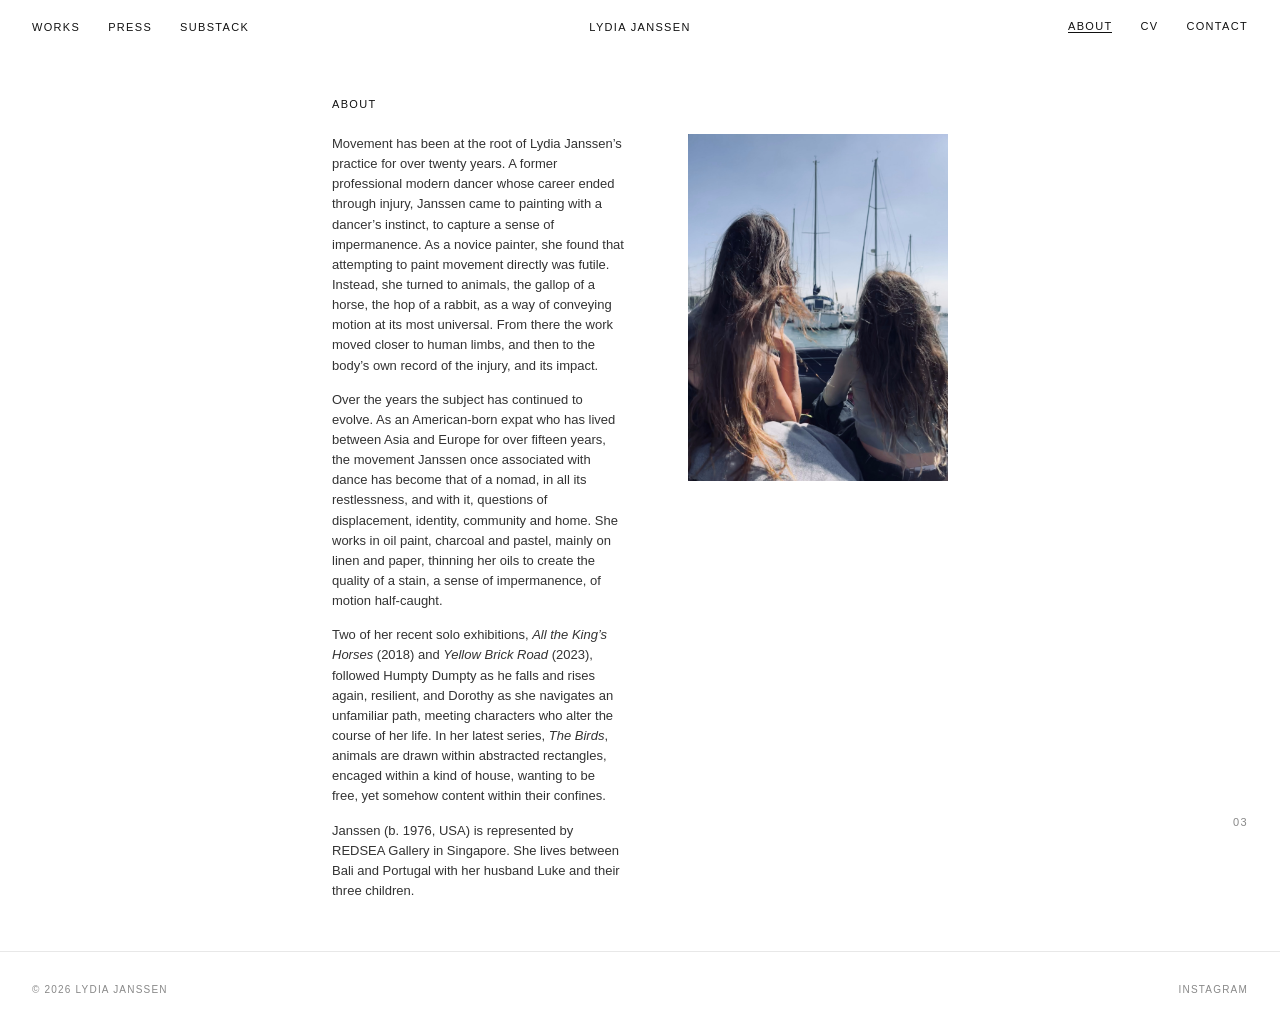
==== about.html @ 379f9d35 "Initial release — lydiajanssen.com Static artist website with Ken Burns slideshow, works gallery, ab" ====
<!DOCTYPE html>
<html lang="en">
<head>
  <meta charset="UTF-8">
  <meta name="viewport" content="width=device-width, initial-scale=1.0">
  <title>About — Lydia Janssen</title>
  <link rel="stylesheet" href="style.css">
  <meta name="description" content="About Lydia Janssen — American painter, former professional dancer, living between Bali and Portugal. Represented by REDSEA Gallery, Singapore.">

  <!-- Open Graph -->
  <meta property="og:type" content="website">
  <meta property="og:url" content="https://lydiajanssen.com/about.html">
  <meta property="og:title" content="About — Lydia Janssen">
  <meta property="og:description" content="About Lydia Janssen — American painter, former professional dancer, living between Bali and Portugal. Represented by REDSEA Gallery, Singapore.">
  <meta property="og:image" content="https://lydiajanssen.com/images/artist-photo/Lydia%20Hat%20Studio%20Pic.jpg">

  <!-- Twitter Card -->
  <meta name="twitter:card" content="summary_large_image">
  <meta name="twitter:title" content="About — Lydia Janssen">
  <meta name="twitter:description" content="About Lydia Janssen — American painter, former professional dancer, living between Bali and Portugal. Represented by REDSEA Gallery, Singapore.">
  <meta name="twitter:image" content="https://lydiajanssen.com/images/artist-photo/Lydia%20Hat%20Studio%20Pic.jpg">

  <!-- Canonical -->
  <link rel="canonical" href="https://lydiajanssen.com/about.html">

  <!-- Favicon -->
  <link rel="icon" type="image/svg+xml" href="/favicon.svg">
  <link rel="icon" type="image/png" href="/favicon.png">
</head>
<body>

<header>
  <nav class="left">
    <a href="works.html">Works</a>
    <a href="press.html">Press</a>
    <a href="https://vilicusveritatis633506.substack.com" target="_blank">Substack</a>
  </nav>
  <a href="index.html" class="site-name">Lydia Janssen</a>
  <nav class="right">
    <a href="about.html" class="active">About</a>
    <a href="cv.html">CV</a>
    <a href="contact.html">Contact</a>
  </nav>
</header>

<main>
  <div class="page-content" style="padding-top: 36px; padding-bottom: 50px;">
    <h1 style="margin-bottom: 24px;">About</h1>

    <div class="about-layout">
      <div class="about-bio">
        <p>Movement has been at the root of Lydia Janssen&#8217;s practice for over twenty years. A former professional modern dancer whose career ended through injury, Janssen came to painting with a dancer&#8217;s instinct, to capture a sense of impermanence. As a novice painter, she found that attempting to paint movement directly was futile. Instead, she turned to animals, the gallop of a horse, the hop of a rabbit, as a way of conveying motion at its most universal. From there the work moved closer to human limbs, and then to the body&#8217;s own record of the injury, and its impact.</p>

        <p>Over the years the subject has continued to evolve. As an American-born expat who has lived between Asia and Europe for over fifteen years, the movement Janssen once associated with dance has become that of a nomad, in all its restlessness, and with it, questions of displacement, identity, community and home. She works in oil paint, charcoal and pastel, mainly on linen and paper, thinning her oils to create the quality of a stain, a sense of impermanence, of motion half-caught.</p>

        <p>Two of her recent solo exhibitions, <em>All the King&#8217;s Horses</em> (2018) and <em>Yellow Brick Road</em> (2023), followed Humpty Dumpty as he falls and rises again, resilient, and Dorothy as she navigates an unfamiliar path, meeting characters who alter the course of her life. In her latest series, <em>The Birds</em>, animals are drawn within abstracted rectangles, encaged within a kind of house, wanting to be free, yet somehow content within their confines.</p>

        <p>Janssen (b. 1976, USA) is represented by REDSEA Gallery in Singapore. She lives between Bali and Portugal with her husband Luke and their three children.</p>
      </div>

      <div class="about-photo">
        <img src="images/artist-photo/Lyd Lay Hair Hamble.jpg" alt="Lydia Janssen">
      </div>
    </div>

  </div>
</main>

<footer>
  <span>&copy; 2026 Lydia Janssen</span>
  <a href="https://www.instagram.com/lydiajanssenart/" target="_blank">Instagram</a>
</footer>
<span class="page-number">03</span>

</body>
</html>
---- style.css ----
*, *::before, *::after { box-sizing: border-box; margin: 0; padding: 0; }

:root {
  --black: #111;
  --grey: #888;
  --light: #f5f5f5;
  --font-sans: 'Helvetica Neue', Helvetica, Arial, sans-serif;
  --font-serif: Georgia, 'Times New Roman', serif;
  --nav-size: 11px;
  --body-size: 14px;
  --letter-spacing: 0.12em;
}

html { font-size: 16px; }

body {
  font-family: var(--font-sans);
  color: var(--black);
  background: #fff;
  -webkit-font-smoothing: antialiased;
}

a { color: inherit; text-decoration: none; }
a:hover { opacity: 0.5; }

/* ── HEADER / NAV ─────────────────────────────────────────────────────────── */

header {
  position: fixed;
  top: 0; left: 0; right: 0;
  z-index: 100;
  background: #fff;
  display: grid;
  grid-template-columns: 1fr auto 1fr;
  align-items: center;
  padding: 20px 32px;
}

header nav.left,
header nav.right {
  display: flex;
  gap: 28px;
  font-size: var(--nav-size);
  letter-spacing: var(--letter-spacing);
  text-transform: uppercase;
}

header nav.right { justify-content: flex-end; }

header .site-name {
  font-size: var(--nav-size);
  letter-spacing: var(--letter-spacing);
  text-transform: uppercase;
  font-weight: 400;
  text-align: center;
  white-space: nowrap;
}

header nav a.active { border-bottom: 1px solid var(--black); }

/* ── MAIN CONTENT ─────────────────────────────────────────────────────────── */

main {
  padding-top: 62px; /* header height */
}

/* ── HOMEPAGE GALLERY ─────────────────────────────────────────────────────── */

.gallery-name {
  font-size: var(--nav-size);
  letter-spacing: var(--letter-spacing);
  text-transform: uppercase;
  font-weight: 400;
  text-align: center;
  padding: 60px 32px 48px;
  color: var(--black);
}

.gallery {
  display: flex;
  flex-direction: column;
  align-items: center;
}

.gallery-item {
  width: 100%;
  padding: 0 4% 5vh;
}

.gallery-item img {
  width: 100%;
  height: auto;
  display: block;
}

.gallery-item .caption {
  margin-top: 8px;
  font-size: 10px;
  color: #bbb;
  letter-spacing: 0.05em;
}

/* ── INTERIOR PAGES ───────────────────────────────────────────────────────── */

.page-content {
  max-width: 680px;
  margin: 0 auto;
  padding: 64px 32px 120px;
}

.page-content h1 {
  font-size: var(--nav-size);
  letter-spacing: var(--letter-spacing);
  text-transform: uppercase;
  font-weight: 400;
  margin-bottom: 40px;
}

/* ── ABOUT ────────────────────────────────────────────────────────────────── */

.about-layout {
  display: flex;
  gap: 64px;
  align-items: flex-start;
}

.about-bio {
  font-size: 13px;
  line-height: 1.55;
  color: #333;
  flex: 1;
}

.about-bio p + p { margin-top: 14px; }

.about-photo {
  width: 260px;
  flex-shrink: 0;
}

.about-photo img { width: 100%; height: auto; display: block; }

/* ── CV ───────────────────────────────────────────────────────────────────── */

.cv-section { margin-bottom: 40px; }

.cv-section h2 {
  font-size: var(--nav-size);
  letter-spacing: var(--letter-spacing);
  text-transform: uppercase;
  font-weight: 400;
  margin-bottom: 16px;
  padding-bottom: 8px;
  border-bottom: 1px solid #e8e8e8;
}

.cv-entry {
  font-size: 13px;
  line-height: 1.55;
  color: #333;
  padding: 1px 0;
}

.cv-entry em { font-style: italic; }

/* ── PRESS GRID ───────────────────────────────────────────────────────────── */

.press-grid {
  display: grid;
  grid-template-columns: repeat(6, 1fr);
  gap: 16px;
}

.press-card {
  display: block;
  text-decoration: none;
}

.press-card:hover .press-card-img { opacity: 0.75; }

.press-card-img {
  width: 100%;
  aspect-ratio: 3 / 4;
  display: flex;
  align-items: center;
  justify-content: center;
  transition: opacity 0.2s;
}

.press-card-name {
  color: #fff;
  font-size: 13px;
  letter-spacing: 0.12em;
  text-transform: uppercase;
  text-align: center;
  line-height: 1.6;
}

.press-card-meta {
  margin-top: 10px;
  display: flex;
  justify-content: space-between;
  align-items: baseline;
}

.press-card-pub {
  font-size: 11px;
  color: #333;
  letter-spacing: 0.05em;
}

.press-card-date {
  font-size: 10px;
  color: var(--grey);
}

/* ── CONTACT ──────────────────────────────────────────────────────────────── */

.contact-info {
  font-size: var(--body-size);
  line-height: 2;
  color: #333;
}

.contact-info a { border-bottom: 1px solid #ccc; }
.contact-info a:hover { border-color: var(--black); opacity: 1; }

.contact-info .label {
  font-size: 10px;
  letter-spacing: var(--letter-spacing);
  text-transform: uppercase;
  color: var(--grey);
  margin-top: 28px;
  margin-bottom: 4px;
}

/* ── PAGE NUMBER ──────────────────────────────────────────────────────────── */

.page-number {
  position: fixed;
  bottom: 72px;
  right: 32px;
  font-size: 11px;
  letter-spacing: 0.12em;
  color: var(--grey);
  z-index: 50;
}

/* ── FOOTER ───────────────────────────────────────────────────────────────── */

footer {
  padding: 32px;
  display: flex;
  justify-content: space-between;
  align-items: center;
  font-size: 10px;
  letter-spacing: var(--letter-spacing);
  text-transform: uppercase;
  color: var(--grey);
  border-top: 1px solid #e8e8e8;
}

/* ── MOBILE ───────────────────────────────────────────────────────────────── */

@media (max-width: 640px) {
  header {
    grid-template-columns: 1fr;
    grid-template-rows: auto auto;
    gap: 14px;
    padding: 18px 20px;
  }

  header .site-name { order: -1; text-align: left; }
  header nav.left, header nav.right { justify-content: flex-start; flex-wrap: wrap; gap: 16px; }

  .page-content { padding: 48px 20px 80px; }
  .gallery-item { padding: 24px 20px; }
  .press-grid { grid-template-columns: 1fr; }
}
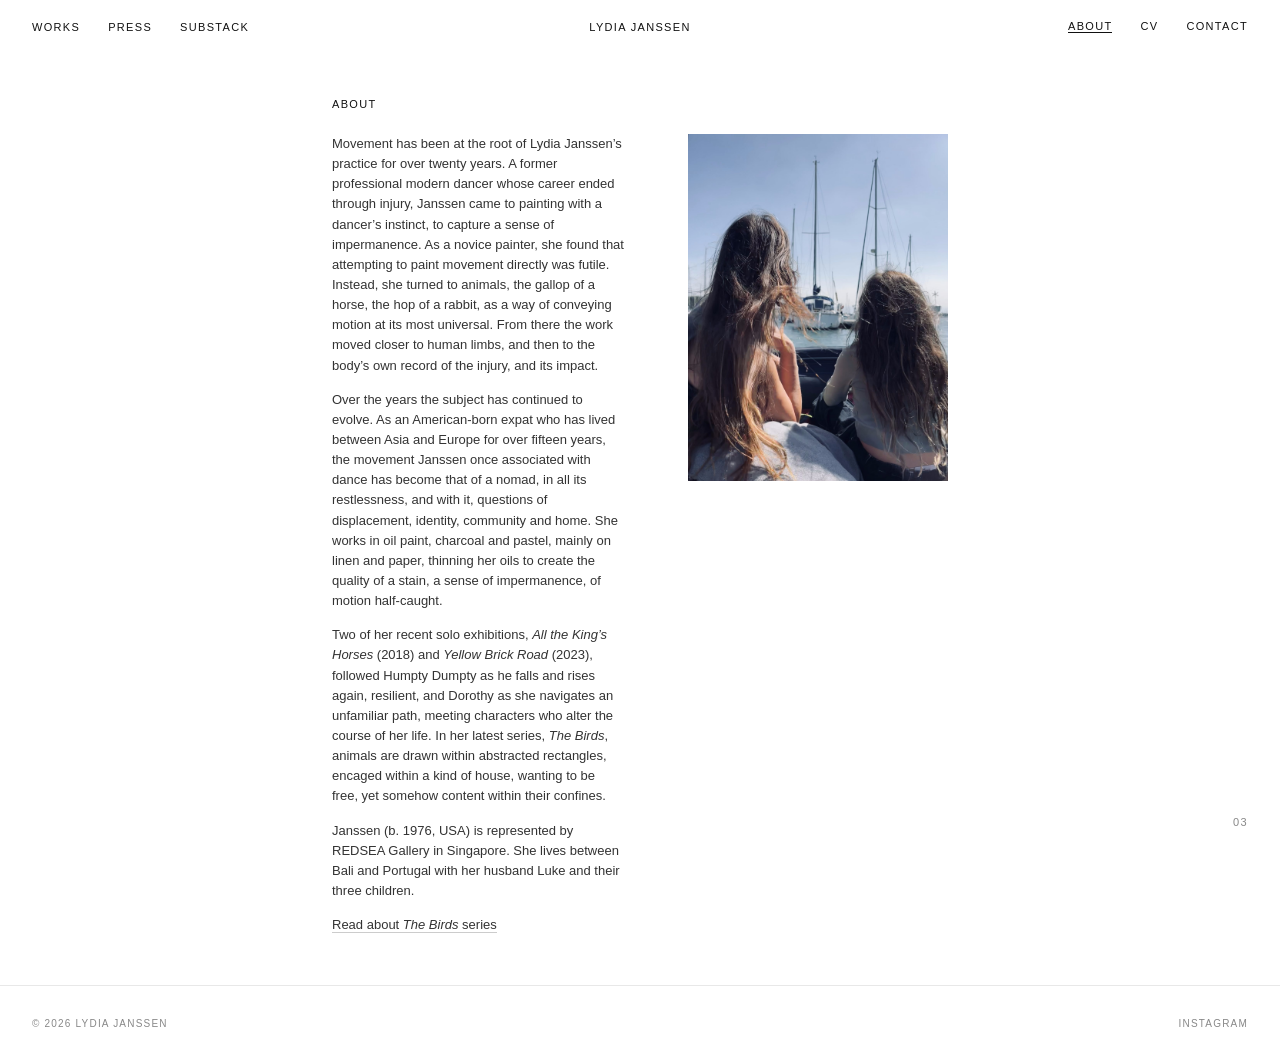
==== commit 346dc0e5: "Update site" ====
--- a/about.html
+++ b/about.html
@@ -9,7 +9,7 @@
 
   <!-- Open Graph -->
   <meta property="og:type" content="website">
-  <meta property="og:url" content="https://lydiajanssen.com/about.html">
+  <meta property="og:url" content="https://lydiajanssen.com/about">
   <meta property="og:title" content="About — Lydia Janssen">
   <meta property="og:description" content="About Lydia Janssen — American painter, former professional dancer, living between Bali and Portugal. Represented by REDSEA Gallery, Singapore.">
   <meta property="og:image" content="https://lydiajanssen.com/images/artist-photo/Lydia%20Hat%20Studio%20Pic.jpg">
@@ -21,7 +21,7 @@
   <meta name="twitter:image" content="https://lydiajanssen.com/images/artist-photo/Lydia%20Hat%20Studio%20Pic.jpg">
 
   <!-- Canonical -->
-  <link rel="canonical" href="https://lydiajanssen.com/about.html">
+  <link rel="canonical" href="https://lydiajanssen.com/about">
 
   <!-- Favicon -->
   <link rel="icon" type="image/svg+xml" href="/favicon.svg">
@@ -33,7 +33,7 @@
   <nav class="left">
     <a href="works.html">Works</a>
     <a href="press.html">Press</a>
-    <a href="https://vilicusveritatis633506.substack.com" target="_blank">Substack</a>
+    <a href="https://lydiajanssen.substack.com" target="_blank">Substack</a>
   </nav>
   <a href="index.html" class="site-name">Lydia Janssen</a>
   <nav class="right">
@@ -56,6 +56,8 @@
         <p>Two of her recent solo exhibitions, <em>All the King&#8217;s Horses</em> (2018) and <em>Yellow Brick Road</em> (2023), followed Humpty Dumpty as he falls and rises again, resilient, and Dorothy as she navigates an unfamiliar path, meeting characters who alter the course of her life. In her latest series, <em>The Birds</em>, animals are drawn within abstracted rectangles, encaged within a kind of house, wanting to be free, yet somehow content within their confines.</p>
 
         <p>Janssen (b. 1976, USA) is represented by REDSEA Gallery in Singapore. She lives between Bali and Portugal with her husband Luke and their three children.</p>
+
+        <p><a href="the-birds.html" style="border-bottom:1px solid #ccc;">Read about <em>The Birds</em> series</a></p>
       </div>
 
       <div class="about-photo">
--- a/style.css
+++ b/style.css
@@ -276,4 +276,8 @@
   .page-content { padding: 48px 20px 80px; }
   .gallery-item { padding: 24px 20px; }
   .press-grid { grid-template-columns: 1fr; }
-}
+
+  .about-layout { flex-direction: column; gap: 28px; }
+  .about-photo { width: 100%; max-width: 280px; margin: 0 auto; }
+  .about-bio { font-size: 14px; }
+}
